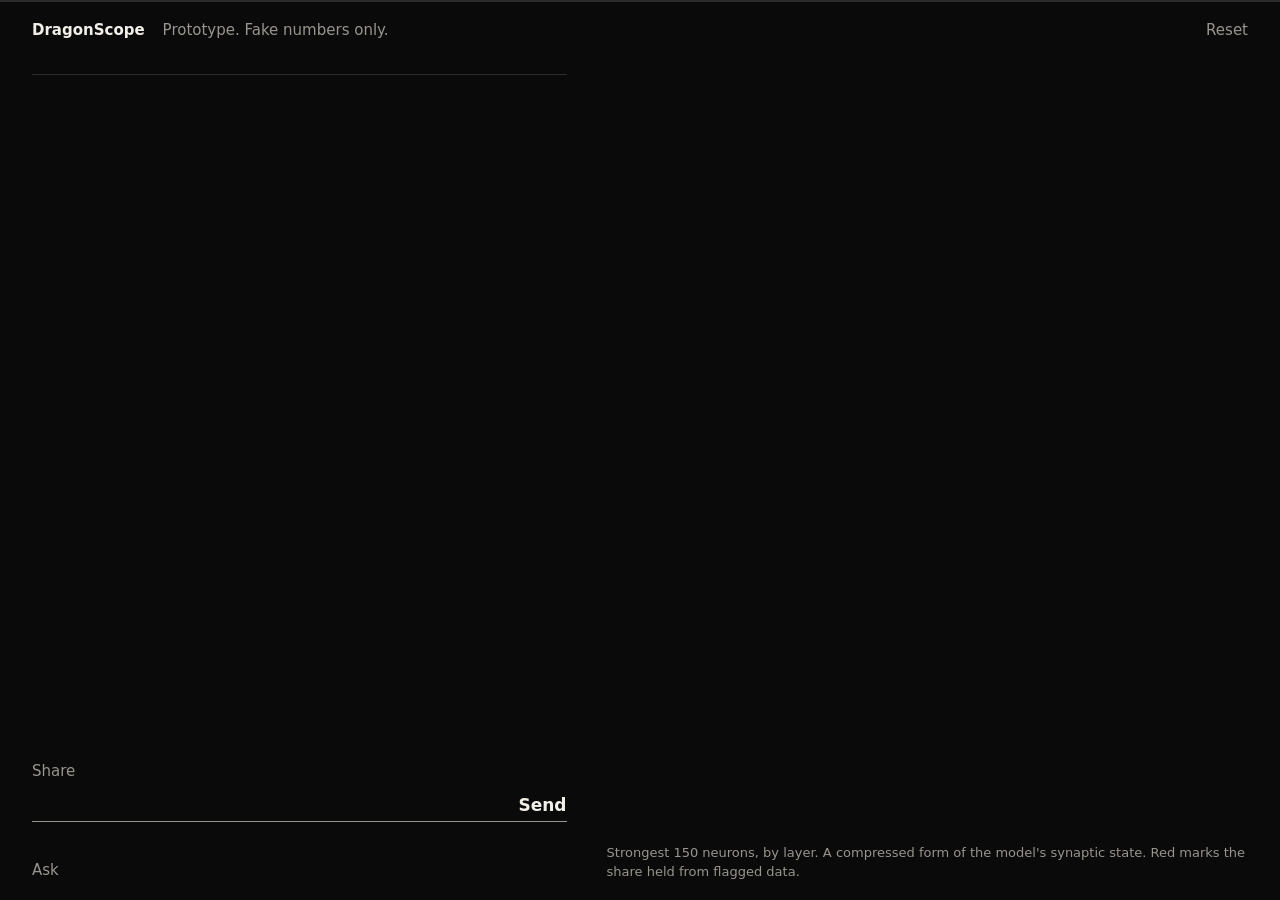
==== dragonscope/static/index.html @ c1aa63d8 "Add minimal exhibit dashboard Serve a single-stage page from the server: one sentence tells the stor" ====
<!doctype html>
<html lang="en">
<head>
  <meta charset="utf-8">
  <meta name="viewport" content="width=device-width, initial-scale=1">
  <title>DragonScope</title>
  <link rel="icon" href="data:,">
  <link rel="stylesheet" href="style.css">
</head>
<body>
  <div class="session-line" title="Session length"><div id="session-fill"></div></div>

  <header>
    <strong>DragonScope</strong>
    <span class="dim">Prototype. Fake numbers only.</span>
    <span class="dim" id="connection" hidden>Reconnecting…</span>
    <button class="link" id="reset" type="button">Reset</button>
  </header>

  <main>
    <section class="story">
      <div aria-live="polite">
        <p class="headline" id="headline"></p>
        <div class="actions" id="actions"></div>
      </div>

      <div class="transcript" id="transcript"></div>

      <form id="say-form" autocomplete="off">
        <div class="choices">
          <span class="dim">Share</span>
          <span id="tabs"></span>
        </div>
        <div class="entry">
          <span id="say-fields"></span>
          <button class="link strong" id="say-send" type="submit">Send</button>
        </div>
        <p class="form-note" id="form-note"></p>
      </form>

      <div class="choices">
        <span class="dim">Ask</span>
        <span id="asks"></span>
      </div>
    </section>

    <section class="scope">
      <div class="scope-wrap"><canvas id="map" role="img" aria-label="The model's memory. Neurons holding flagged data turn red."></canvas></div>
      <div id="proof"></div>
      <p class="dim caption">Strongest 150 neurons, by layer. A compressed form of the model's synaptic state. Red marks the share held from flagged data.</p>
    </section>
  </main>

  <script src="vendor/d3.min.js"></script>
  <script src="app.js"></script>
</body>
</html>
---- dragonscope/static/style.css ----
:root {
  color-scheme: dark;
  --black: #0a0a0a;
  --white: #f2efe9;
  --dim: #98958e;
  --line: #2b2b29;
  --red: #ff4b3e;
  --mono: "Cascadia Mono", Consolas, "Courier New", monospace;
}

* { box-sizing: border-box; }
html, body { height: 100%; }

body {
  margin: 0;
  display: flex;
  flex-direction: column;
  background: var(--black);
  color: var(--white);
  font: 17px/1.45 "Segoe UI Variable Text", "Segoe UI", system-ui, sans-serif;
}

p { margin: 0; }
button, input, select { font: inherit; color: inherit; }
button:disabled { opacity: .35; cursor: default; }
:focus-visible { outline: 2px solid var(--white); outline-offset: 3px; }
.dim { color: var(--dim); }

.session-line { height: 2px; background: var(--line); }
#session-fill { height: 100%; width: 0; background: var(--white); transition: width .4s; }

header {
  display: flex;
  flex-wrap: wrap;
  align-items: baseline;
  gap: 2px 18px;
  padding: 14px 32px 0;
  font-size: 15px;
}
header strong { font-weight: 600; }
#reset { margin-left: auto; }

.link {
  padding: 4px 0;
  border: 0;
  background: none;
  color: var(--dim);
  cursor: pointer;
}
.link:hover:not(:disabled) { color: var(--white); }
.link.strong { color: var(--white); font-weight: 600; }
.link.current { color: var(--white); text-decoration: underline; text-underline-offset: 5px; }

main {
  flex: 1;
  min-height: 0;
  display: grid;
  grid-template-columns: minmax(0, 5fr) minmax(0, 6fr);
  gap: 40px;
  padding: 14px 32px 18px;
}

/* The story */

.story { min-height: 0; display: flex; flex-direction: column; gap: 14px; }

.headline {
  font-family: "Segoe UI Variable Display", "Segoe UI Light", "Segoe UI", system-ui, sans-serif;
  font-size: clamp(32px, 3.5vw, 58px);
  font-weight: 300;
  line-height: 1.1;
  letter-spacing: -.015em;
}
.headline.alert { color: var(--red); }
.headline.enter { animation: rise .6s ease-out; }
@keyframes rise {
  from { opacity: 0; transform: translateY(8px); }
  to { opacity: 1; transform: none; }
}

.actions { display: flex; flex-wrap: wrap; gap: 8px 10px; margin-top: 12px; }
.actions:empty { display: none; }
.act {
  min-height: 46px;
  padding: 8px 24px;
  border: 1px solid var(--white);
  border-radius: 999px;
  background: none;
  font-weight: 600;
  cursor: pointer;
}
.act:hover:not(:disabled) { background: var(--white); color: var(--black); }
.act.forget { border-color: var(--red); background: var(--red); color: var(--black); }
.act.forget:hover:not(:disabled) { background: var(--white); border-color: var(--white); }

.transcript {
  flex: 1;
  min-height: 60px;
  overflow-y: auto;
  padding-top: 4px;
  border-top: 1px solid var(--line);
}
.turn { margin: 8px 0; overflow-wrap: anywhere; }
.turn.user { color: var(--dim); }
.flagged { color: var(--red); font-family: var(--mono); font-size: .94em; }
.forgotten { color: var(--dim); font-size: .82em; font-style: italic; text-decoration: line-through; }

.choices { display: flex; flex-wrap: wrap; align-items: baseline; gap: 2px 18px; font-size: 15px; }
.choices > .dim { width: 44px; }
#tabs, #asks { display: flex; flex-wrap: wrap; gap: 2px 18px; }

.entry {
  display: flex;
  align-items: center;
  gap: 14px;
  margin-top: 6px;
  border-bottom: 1px solid var(--dim);
}
.entry:focus-within { border-bottom-color: var(--white); }
#say-fields { flex: 1; min-width: 0; display: flex; align-items: center; gap: 12px; }
#say-fields input, #say-fields select {
  flex: 1;
  min-width: 0;
  min-height: 44px;
  border: 0;
  background: var(--black);
  outline: 0;
}
#say-fields input { font-family: var(--mono); font-size: 19px; }
#say-fields input::placeholder { color: #5e5c57; }
.form-note { min-height: 21px; margin-top: 3px; font-size: 14px; color: var(--dim); }
.form-note.error { color: var(--red); }

/* The scope */

.scope { min-height: 0; min-width: 0; display: flex; flex-direction: column; gap: 10px; }
.scope-wrap { position: relative; flex: 1; min-height: 240px; }
#map { position: absolute; inset: 0; width: 100%; height: 100%; display: block; }
.caption { font-size: 13px; }
#proof:not(:empty) + .caption { display: none; }

#proof:empty { display: none; }
.stats { display: grid; grid-template-columns: repeat(3, 1fr); gap: 16px; padding-top: 10px; border-top: 1px solid var(--line); }
.stat b { display: block; font: 400 21px/1.2 var(--mono); }
.stat b.bad { color: var(--red); }
.stat span { display: block; font-size: 13px; line-height: 1.3; color: var(--dim); }
.proof-note { margin-top: 8px; font-size: 13px; color: var(--dim); }
.log { margin-top: 6px; font: 13px/1.4 var(--mono); }

@media (max-width: 900px) {
  html, body { height: auto; }
  header { padding: 12px 16px 0; }
  main { grid-template-columns: minmax(0, 1fr); gap: 20px; padding: 12px 16px 20px; }
  .transcript { max-height: 40vh; }
  .scope-wrap { flex: none; height: 92vw; max-height: 560px; }
  .stats { grid-template-columns: 1fr; gap: 8px; }
}

@media (prefers-reduced-motion: reduce) {
  .headline.enter { animation: none; }
  #session-fill { transition: none; }
}
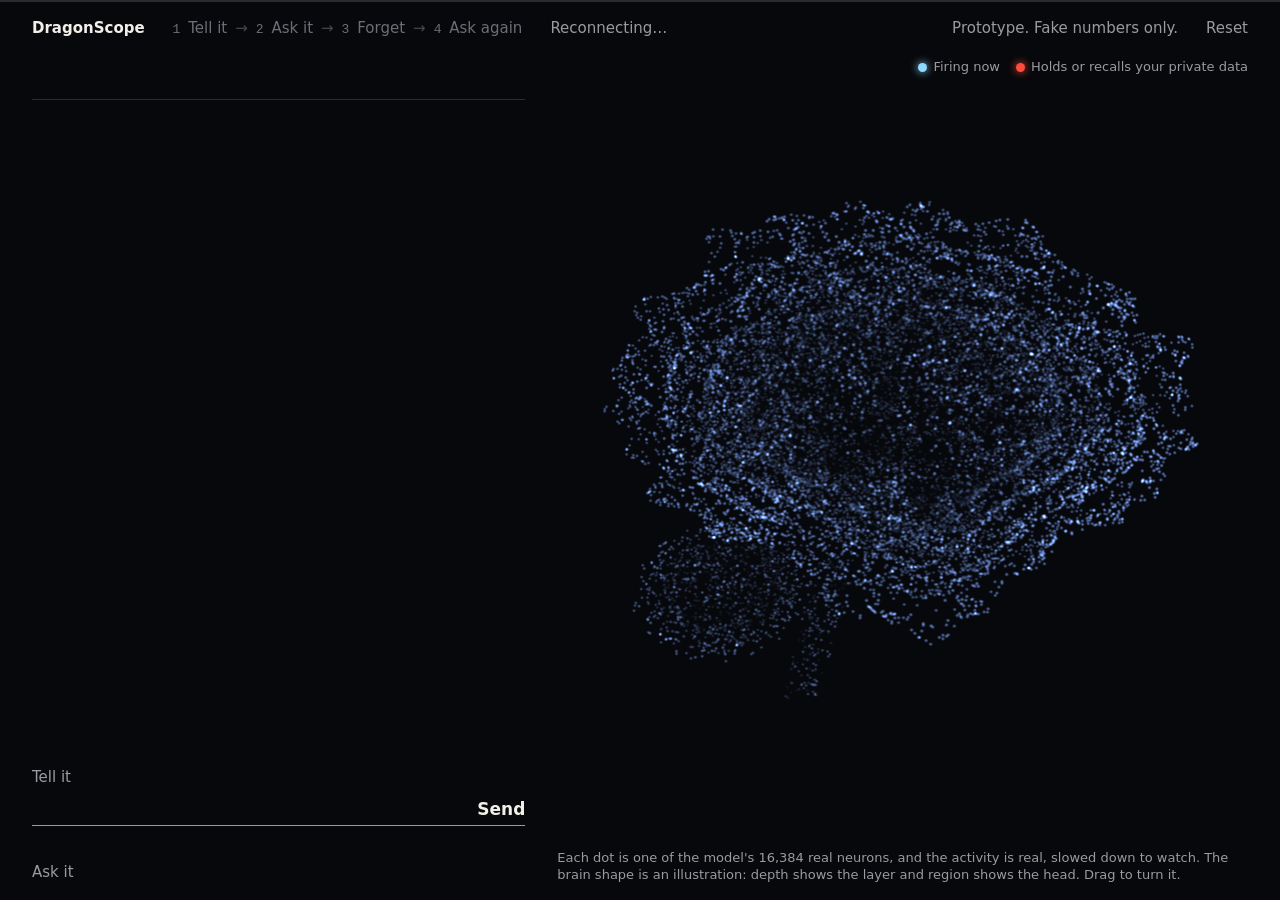
==== commit 3f0fb575: "Replace the scope with a 3D brain lit by real activity Record which neurons fire for each byte and p" ====
--- a/dragonscope/static/index.html
+++ b/dragonscope/static/index.html
@@ -12,8 +12,14 @@
 
   <header>
     <strong>DragonScope</strong>
-    <span class="dim">Prototype. Fake numbers only.</span>
+    <ol class="steps" id="steps" aria-label="Steps">
+      <li>Tell it</li>
+      <li>Ask it</li>
+      <li>Forget</li>
+      <li>Ask again</li>
+    </ol>
     <span class="dim" id="connection" hidden>Reconnecting…</span>
+    <span class="dim fake-note">Prototype. Fake numbers only.</span>
     <button class="link" id="reset" type="button">Reset</button>
   </header>
 
@@ -21,6 +27,7 @@
     <section class="story">
       <div aria-live="polite">
         <p class="headline" id="headline"></p>
+        <p class="subline" id="subline"></p>
         <div class="actions" id="actions"></div>
       </div>
 
@@ -28,10 +35,10 @@
 
       <form id="say-form" autocomplete="off">
         <div class="choices">
-          <span class="dim">Share</span>
+          <span class="dim">Tell it</span>
           <span id="tabs"></span>
         </div>
-        <div class="entry">
+        <div class="entry" id="entry">
           <span id="say-fields"></span>
           <button class="link strong" id="say-send" type="submit">Send</button>
         </div>
@@ -39,19 +46,30 @@
       </form>
 
       <div class="choices">
-        <span class="dim">Ask</span>
+        <span class="dim">Ask it</span>
         <span id="asks"></span>
       </div>
     </section>
 
-    <section class="scope">
-      <div class="scope-wrap"><canvas id="map" role="img" aria-label="The model's memory. Neurons holding flagged data turn red."></canvas></div>
+    <section class="brain">
+      <div class="brain-wrap" id="brain-wrap">
+        <canvas id="brain" role="img" aria-label="A brain made of the model's neurons. Neurons light up as they fire, and those holding private data are red."></canvas>
+        <ul class="legend">
+          <li><span class="swatch fire"></span>Firing now</li>
+          <li><span class="swatch hot"></span>Holds or recalls your private data</li>
+        </ul>
+        <div class="readout" id="readout" hidden>
+          <p class="readout-label" id="readout-label"></p>
+          <div class="readout-track"><div id="readout-fill"></div></div>
+        </div>
+      </div>
       <div id="proof"></div>
-      <p class="dim caption">Strongest 150 neurons, by layer. A compressed form of the model's synaptic state. Red marks the share held from flagged data.</p>
+      <p class="dim caption">Each dot is one of the model's 16,384 real neurons, and the activity is real, slowed down to watch. The brain shape is an illustration: depth shows the layer and region shows the head. Drag to turn it.</p>
     </section>
   </main>
 
-  <script src="vendor/d3.min.js"></script>
+  <script src="vendor/three.min.js"></script>
+  <script src="brain.js"></script>
   <script src="app.js"></script>
 </body>
 </html>
--- a/dragonscope/static/style.css
+++ b/dragonscope/static/style.css
@@ -1,10 +1,11 @@
 :root {
   color-scheme: dark;
-  --black: #0a0a0a;
+  --black: #07080b;
   --white: #f2efe9;
-  --dim: #98958e;
-  --line: #2b2b29;
+  --dim: #9a9aa0;
+  --line: #2a2b30;
   --red: #ff4b3e;
+  --fire: #8fd8ff;
   --mono: "Cascadia Mono", Consolas, "Courier New", monospace;
 }
 
@@ -20,7 +21,8 @@
   font: 17px/1.45 "Segoe UI Variable Text", "Segoe UI", system-ui, sans-serif;
 }
 
-p { margin: 0; }
+p, ol, ul { margin: 0; padding: 0; }
+ol, ul { list-style: none; }
 button, input, select { font: inherit; color: inherit; }
 button:disabled { opacity: .35; cursor: default; }
 :focus-visible { outline: 2px solid var(--white); outline-offset: 3px; }
@@ -33,20 +35,21 @@
   display: flex;
   flex-wrap: wrap;
   align-items: baseline;
-  gap: 2px 18px;
-  padding: 14px 32px 0;
+  gap: 2px 28px;
+  padding: 12px 32px 0;
   font-size: 15px;
 }
 header strong { font-weight: 600; }
-#reset { margin-left: auto; }
-
-.link {
-  padding: 4px 0;
-  border: 0;
-  background: none;
-  color: var(--dim);
-  cursor: pointer;
-}
+.fake-note { margin-left: auto; }
+
+.steps { display: flex; flex-wrap: wrap; gap: 2px 8px; color: #6d6e75; counter-reset: step; }
+.steps li { counter-increment: step; }
+.steps li::before { content: counter(step) " "; font-family: var(--mono); font-size: 13px; }
+.steps li:not(:last-child)::after { content: "→"; margin-left: 8px; color: #45464c; }
+.steps li.done { color: var(--dim); }
+.steps li.current { color: var(--white); font-weight: 600; }
+
+.link { padding: 4px 0; border: 0; background: none; color: var(--dim); cursor: pointer; }
 .link:hover:not(:disabled) { color: var(--white); }
 .link.strong { color: var(--white); font-weight: 600; }
 .link.current { color: var(--white); text-decoration: underline; text-underline-offset: 5px; }
@@ -55,55 +58,68 @@
   flex: 1;
   min-height: 0;
   display: grid;
-  grid-template-columns: minmax(0, 5fr) minmax(0, 6fr);
-  gap: 40px;
-  padding: 14px 32px 18px;
+  grid-template-columns: minmax(0, 5fr) minmax(0, 7fr);
+  gap: 32px;
+  padding: 12px 32px 16px;
 }
 
 /* The story */
 
-.story { min-height: 0; display: flex; flex-direction: column; gap: 14px; }
+.story { min-height: 0; display: flex; flex-direction: column; gap: 12px; }
 
 .headline {
   font-family: "Segoe UI Variable Display", "Segoe UI Light", "Segoe UI", system-ui, sans-serif;
-  font-size: clamp(32px, 3.5vw, 58px);
+  font-size: clamp(30px, 3.2vw, 56px);
   font-weight: 300;
   line-height: 1.1;
   letter-spacing: -.015em;
 }
 .headline.alert { color: var(--red); }
-.headline.enter { animation: rise .6s ease-out; }
+.headline.enter { animation: rise .5s ease-out; }
 @keyframes rise {
   from { opacity: 0; transform: translateY(8px); }
   to { opacity: 1; transform: none; }
 }
+.subline { min-height: 25px; margin-top: 6px; color: #c3c2c0; font-size: 17px; }
 
 .actions { display: flex; flex-wrap: wrap; gap: 8px 10px; margin-top: 12px; }
 .actions:empty { display: none; }
 .act {
-  min-height: 46px;
-  padding: 8px 24px;
+  min-height: 48px;
+  padding: 8px 26px;
   border: 1px solid var(--white);
   border-radius: 999px;
-  background: none;
+  background: var(--white);
+  color: var(--black);
   font-weight: 600;
   cursor: pointer;
 }
-.act:hover:not(:disabled) { background: var(--white); color: var(--black); }
+.act:hover:not(:disabled) { background: none; color: var(--white); }
 .act.forget { border-color: var(--red); background: var(--red); color: var(--black); }
-.act.forget:hover:not(:disabled) { background: var(--white); border-color: var(--white); }
+.act.forget:hover:not(:disabled) { background: none; color: var(--red); }
+.act:not(:disabled) { animation: invite 2.2s ease-in-out infinite; }
+@keyframes invite {
+  0%, 100% { box-shadow: 0 0 0 0 rgba(242, 239, 233, 0); }
+  50% { box-shadow: 0 0 22px 2px rgba(242, 239, 233, .25); }
+}
+.act.forget:not(:disabled) { animation-name: invite-red; }
+@keyframes invite-red {
+  0%, 100% { box-shadow: 0 0 0 0 rgba(255, 75, 62, 0); }
+  50% { box-shadow: 0 0 26px 4px rgba(255, 75, 62, .5); }
+}
 
 .transcript {
   flex: 1;
   min-height: 60px;
   overflow-y: auto;
-  padding-top: 4px;
+  padding-top: 2px;
   border-top: 1px solid var(--line);
 }
-.turn { margin: 8px 0; overflow-wrap: anywhere; }
+.turn { margin: 7px 0; overflow-wrap: anywhere; }
 .turn.user { color: var(--dim); }
 .flagged { color: var(--red); font-family: var(--mono); font-size: .94em; }
 .forgotten { color: var(--dim); font-size: .82em; font-style: italic; text-decoration: line-through; }
+.caret { display: inline-block; width: 8px; height: 1em; margin-left: 2px; vertical-align: -2px; background: var(--fire); }
 
 .choices { display: flex; flex-wrap: wrap; align-items: baseline; gap: 2px 18px; font-size: 15px; }
 .choices > .dim { width: 44px; }
@@ -113,50 +129,85 @@
   display: flex;
   align-items: center;
   gap: 14px;
-  margin-top: 6px;
+  margin-top: 4px;
   border-bottom: 1px solid var(--dim);
 }
 .entry:focus-within { border-bottom-color: var(--white); }
+.entry.invite { border-bottom-color: var(--white); box-shadow: 0 1px 0 0 var(--white); }
 #say-fields { flex: 1; min-width: 0; display: flex; align-items: center; gap: 12px; }
 #say-fields input, #say-fields select {
   flex: 1;
   min-width: 0;
-  min-height: 44px;
+  min-height: 42px;
   border: 0;
-  background: var(--black);
+  background: transparent;
   outline: 0;
 }
+#say-fields select option { background: var(--black); }
 #say-fields input { font-family: var(--mono); font-size: 19px; }
-#say-fields input::placeholder { color: #5e5c57; }
+#say-fields input::placeholder { color: #66676d; }
 .form-note { min-height: 21px; margin-top: 3px; font-size: 14px; color: var(--dim); }
 .form-note.error { color: var(--red); }
-
-/* The scope */
-
-.scope { min-height: 0; min-width: 0; display: flex; flex-direction: column; gap: 10px; }
-.scope-wrap { position: relative; flex: 1; min-height: 240px; }
-#map { position: absolute; inset: 0; width: 100%; height: 100%; display: block; }
-.caption { font-size: 13px; }
+.form-note .link { color: var(--white); text-decoration: underline; text-underline-offset: 3px; padding: 0; }
+
+/* The brain */
+
+.brain { min-height: 0; min-width: 0; display: flex; flex-direction: column; gap: 8px; }
+.brain-wrap { position: relative; flex: 1; min-height: 260px; cursor: grab; touch-action: none; }
+.brain-wrap:active { cursor: grabbing; }
+#brain { position: absolute; inset: 0; width: 100%; height: 100%; display: block; }
+.caption { font-size: 13px; line-height: 1.35; }
+
+.legend {
+  position: absolute;
+  top: 2px;
+  right: 0;
+  display: flex;
+  flex-wrap: wrap;
+  justify-content: flex-end;
+  gap: 2px 16px;
+  font-size: 13px;
+  color: var(--dim);
+  pointer-events: none;
+}
+.legend li { display: flex; align-items: center; gap: 6px; }
+.swatch { width: 9px; height: 9px; border-radius: 50%; }
+.swatch.fire { background: var(--fire); box-shadow: 0 0 8px var(--fire); }
+.swatch.hot { background: var(--red); box-shadow: 0 0 8px var(--red); }
+
+.readout {
+  position: absolute;
+  left: 50%;
+  bottom: 4px;
+  width: min(420px, 90%);
+  transform: translateX(-50%);
+  text-align: center;
+  pointer-events: none;
+}
+.readout-label { font-size: 15px; font-variant-numeric: tabular-nums; }
+.readout-track { height: 4px; margin-top: 5px; border-radius: 2px; background: var(--line); overflow: hidden; }
+#readout-fill { height: 100%; width: 0; background: var(--red); transition: width .08s linear; }
+
+#proof:empty { display: none; }
 #proof:not(:empty) + .caption { display: none; }
-
-#proof:empty { display: none; }
-.stats { display: grid; grid-template-columns: repeat(3, 1fr); gap: 16px; padding-top: 10px; border-top: 1px solid var(--line); }
-.stat b { display: block; font: 400 21px/1.2 var(--mono); }
+.stats { display: grid; grid-template-columns: repeat(3, 1fr); gap: 16px; padding-top: 8px; border-top: 1px solid var(--line); }
+.stat b { display: block; font: 400 20px/1.2 var(--mono); }
 .stat b.bad { color: var(--red); }
 .stat span { display: block; font-size: 13px; line-height: 1.3; color: var(--dim); }
-.proof-note { margin-top: 8px; font-size: 13px; color: var(--dim); }
-.log { margin-top: 6px; font: 13px/1.4 var(--mono); }
+.proof-note { margin-top: 6px; font-size: 13px; color: var(--dim); }
+.log { margin-top: 5px; font: 13px/1.4 var(--mono); }
 
 @media (max-width: 900px) {
   html, body { height: auto; }
   header { padding: 12px 16px 0; }
+  .fake-note { margin-left: 0; }
   main { grid-template-columns: minmax(0, 1fr); gap: 20px; padding: 12px 16px 20px; }
   .transcript { max-height: 40vh; }
-  .scope-wrap { flex: none; height: 92vw; max-height: 560px; }
+  .brain-wrap { flex: none; height: 92vw; max-height: 560px; touch-action: pan-y; }
   .stats { grid-template-columns: 1fr; gap: 8px; }
 }
 
 @media (prefers-reduced-motion: reduce) {
-  .headline.enter { animation: none; }
-  #session-fill { transition: none; }
-}
+  .headline.enter, .act:not(:disabled) { animation: none; }
+  #session-fill, #readout-fill { transition: none; }
+}
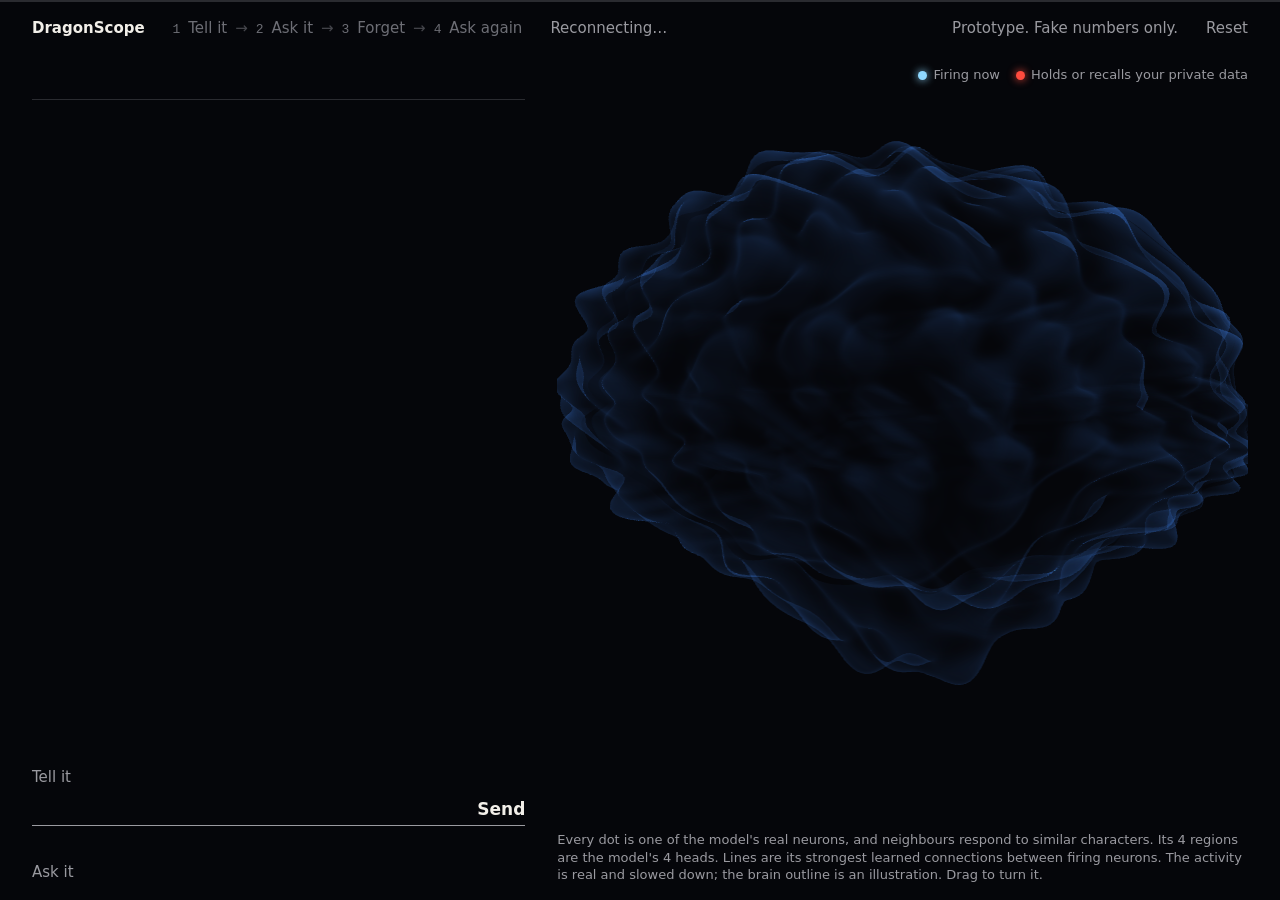
==== commit e5ddfc15: "Show the model's real structure in the 3D brain Correct the display to 4,096 neurons passing through" ====
--- a/dragonscope/static/index.html
+++ b/dragonscope/static/index.html
@@ -52,8 +52,9 @@
     </section>
 
     <section class="brain">
+      <div class="hud" id="hud"></div>
       <div class="brain-wrap" id="brain-wrap">
-        <canvas id="brain" role="img" aria-label="A brain made of the model's neurons. Neurons light up as they fire, and those holding private data are red."></canvas>
+        <canvas id="brain" role="img" aria-label="A glass brain holding the model's real neurons. Neurons light up as they fire, and those holding private data are red."></canvas>
         <ul class="legend">
           <li><span class="swatch fire"></span>Firing now</li>
           <li><span class="swatch hot"></span>Holds or recalls your private data</li>
@@ -64,7 +65,7 @@
         </div>
       </div>
       <div id="proof"></div>
-      <p class="dim caption">Each dot is one of the model's 16,384 real neurons, and the activity is real, slowed down to watch. The brain shape is an illustration: depth shows the layer and region shows the head. Drag to turn it.</p>
+      <p class="dim caption">Every dot is one of the model's real neurons, and neighbours respond to similar characters. Its 4 regions are the model's 4 heads. Lines are its strongest learned connections between firing neurons. The activity is real and slowed down; the brain outline is an illustration. Drag to turn it.</p>
     </section>
   </main>
 
--- a/dragonscope/static/style.css
+++ b/dragonscope/static/style.css
@@ -1,6 +1,6 @@
 :root {
   color-scheme: dark;
-  --black: #07080b;
+  --black: #05060a;
   --white: #f2efe9;
   --dim: #9a9aa0;
   --line: #2a2b30;
@@ -175,6 +175,12 @@
 .swatch.fire { background: var(--fire); box-shadow: 0 0 8px var(--fire); }
 .swatch.hot { background: var(--red); box-shadow: 0 0 8px var(--red); }
 
+.hud { display: grid; grid-template-columns: repeat(4, minmax(0, 1fr)); gap: 12px; }
+.hud-stat b { display: block; font: 300 clamp(24px, 2.3vw, 38px)/1.1 "Segoe UI Variable Display", "Segoe UI Light", "Segoe UI", system-ui, sans-serif; font-variant-numeric: tabular-nums; }
+.hud-stat span { display: block; font-size: 13px; line-height: 1.25; color: var(--dim); }
+.hud-stat.live b { color: var(--fire); }
+.hud-stat.live.hot b { color: var(--red); }
+
 .readout {
   position: absolute;
   left: 50%;
@@ -205,6 +211,7 @@
   .transcript { max-height: 40vh; }
   .brain-wrap { flex: none; height: 92vw; max-height: 560px; touch-action: pan-y; }
   .stats { grid-template-columns: 1fr; gap: 8px; }
+  .hud { grid-template-columns: repeat(2, minmax(0, 1fr)); }
 }
 
 @media (prefers-reduced-motion: reduce) {
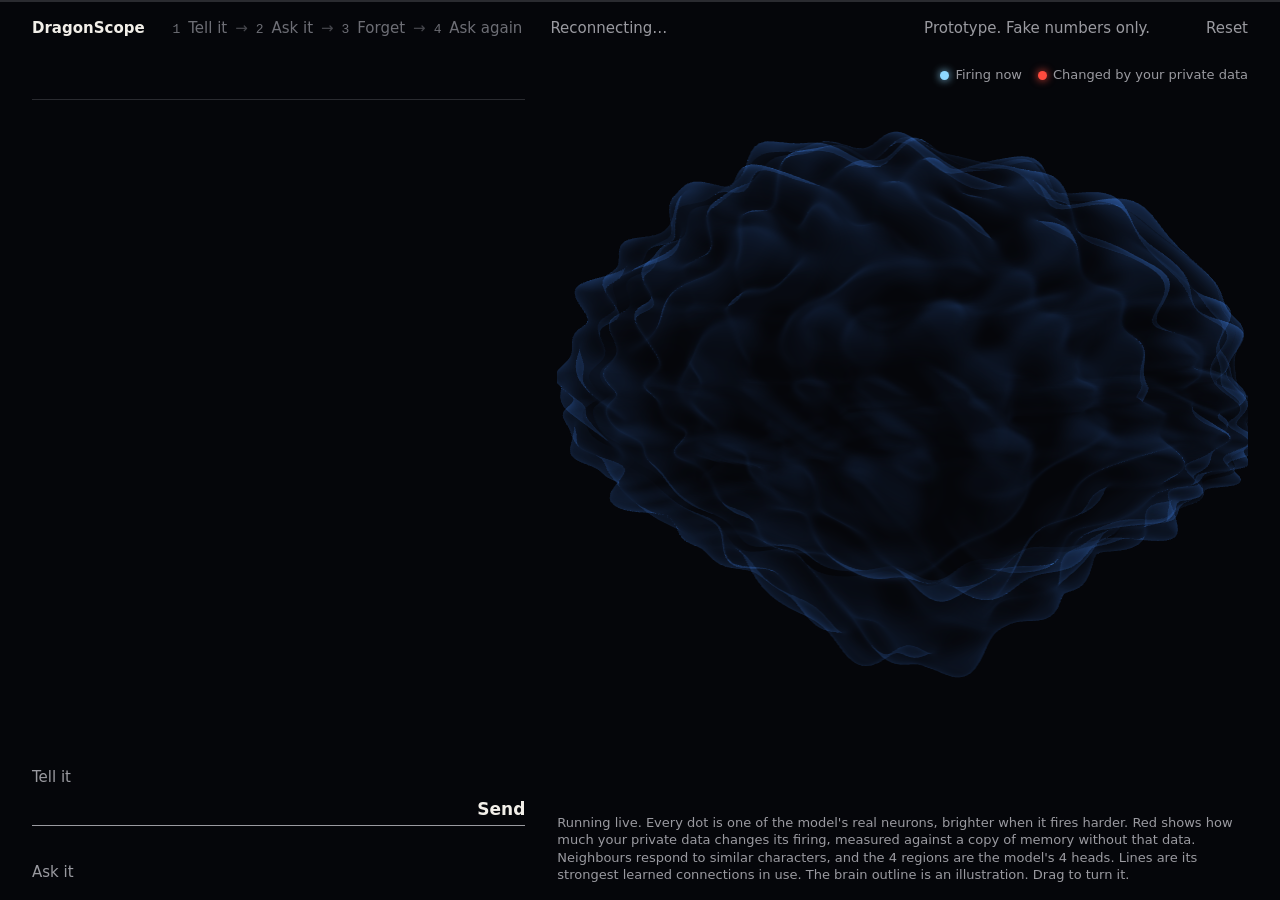
==== commit 3507f9e4: "Stream real neuron activity live with a causal comparison Replace the replay with frames sent as eac" ====
--- a/dragonscope/static/index.html
+++ b/dragonscope/static/index.html
@@ -20,6 +20,7 @@
     </ol>
     <span class="dim" id="connection" hidden>Reconnecting…</span>
     <span class="dim fake-note">Prototype. Fake numbers only.</span>
+    <button class="link" id="speed" type="button"></button>
     <button class="link" id="reset" type="button">Reset</button>
   </header>
 
@@ -57,7 +58,7 @@
         <canvas id="brain" role="img" aria-label="A glass brain holding the model's real neurons. Neurons light up as they fire, and those holding private data are red."></canvas>
         <ul class="legend">
           <li><span class="swatch fire"></span>Firing now</li>
-          <li><span class="swatch hot"></span>Holds or recalls your private data</li>
+          <li><span class="swatch hot"></span>Changed by your private data</li>
         </ul>
         <div class="readout" id="readout" hidden>
           <p class="readout-label" id="readout-label"></p>
@@ -65,7 +66,7 @@
         </div>
       </div>
       <div id="proof"></div>
-      <p class="dim caption">Every dot is one of the model's real neurons, and neighbours respond to similar characters. Its 4 regions are the model's 4 heads. Lines are its strongest learned connections between firing neurons. The activity is real and slowed down; the brain outline is an illustration. Drag to turn it.</p>
+      <p class="dim caption">Running live. Every dot is one of the model's real neurons, brighter when it fires harder. Red shows how much your private data changes its firing, measured against a copy of memory without that data. Neighbours respond to similar characters, and the 4 regions are the model's 4 heads. Lines are its strongest learned connections in use. The brain outline is an illustration. Drag to turn it.</p>
     </section>
   </main>
 
--- a/dragonscope/static/style.css
+++ b/dragonscope/static/style.css
@@ -213,8 +213,3 @@
   .stats { grid-template-columns: 1fr; gap: 8px; }
   .hud { grid-template-columns: repeat(2, minmax(0, 1fr)); }
 }
-
-@media (prefers-reduced-motion: reduce) {
-  .headline.enter, .act:not(:disabled) { animation: none; }
-  #session-fill, #readout-fill { transition: none; }
-}
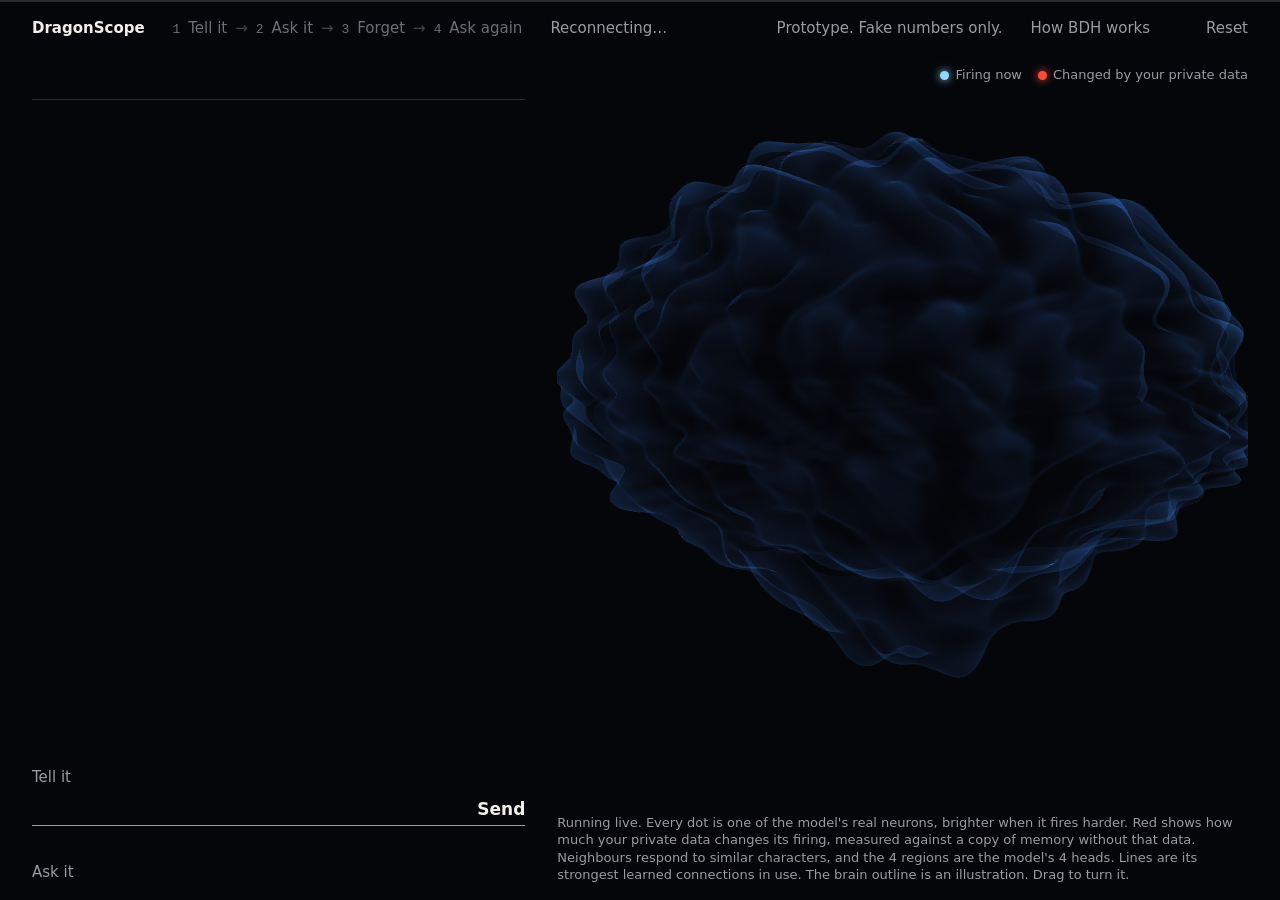
==== commit 7dc2539b: "Add a general BDH explainer page Run a tiny untrained BDH live in the browser, matching the vendored" ====
--- a/dragonscope/static/index.html
+++ b/dragonscope/static/index.html
@@ -20,6 +20,7 @@
     </ol>
     <span class="dim" id="connection" hidden>Reconnecting…</span>
     <span class="dim fake-note">Prototype. Fake numbers only.</span>
+    <a class="link" href="bdh.html">How BDH works</a>
     <button class="link" id="speed" type="button"></button>
     <button class="link" id="reset" type="button">Reset</button>
   </header>
--- a/dragonscope/static/style.css
+++ b/dragonscope/static/style.css
@@ -50,6 +50,7 @@
 .steps li.current { color: var(--white); font-weight: 600; }
 
 .link { padding: 4px 0; border: 0; background: none; color: var(--dim); cursor: pointer; }
+a.link { text-decoration: none; }
 .link:hover:not(:disabled) { color: var(--white); }
 .link.strong { color: var(--white); font-weight: 600; }
 .link.current { color: var(--white); text-decoration: underline; text-underline-offset: 5px; }
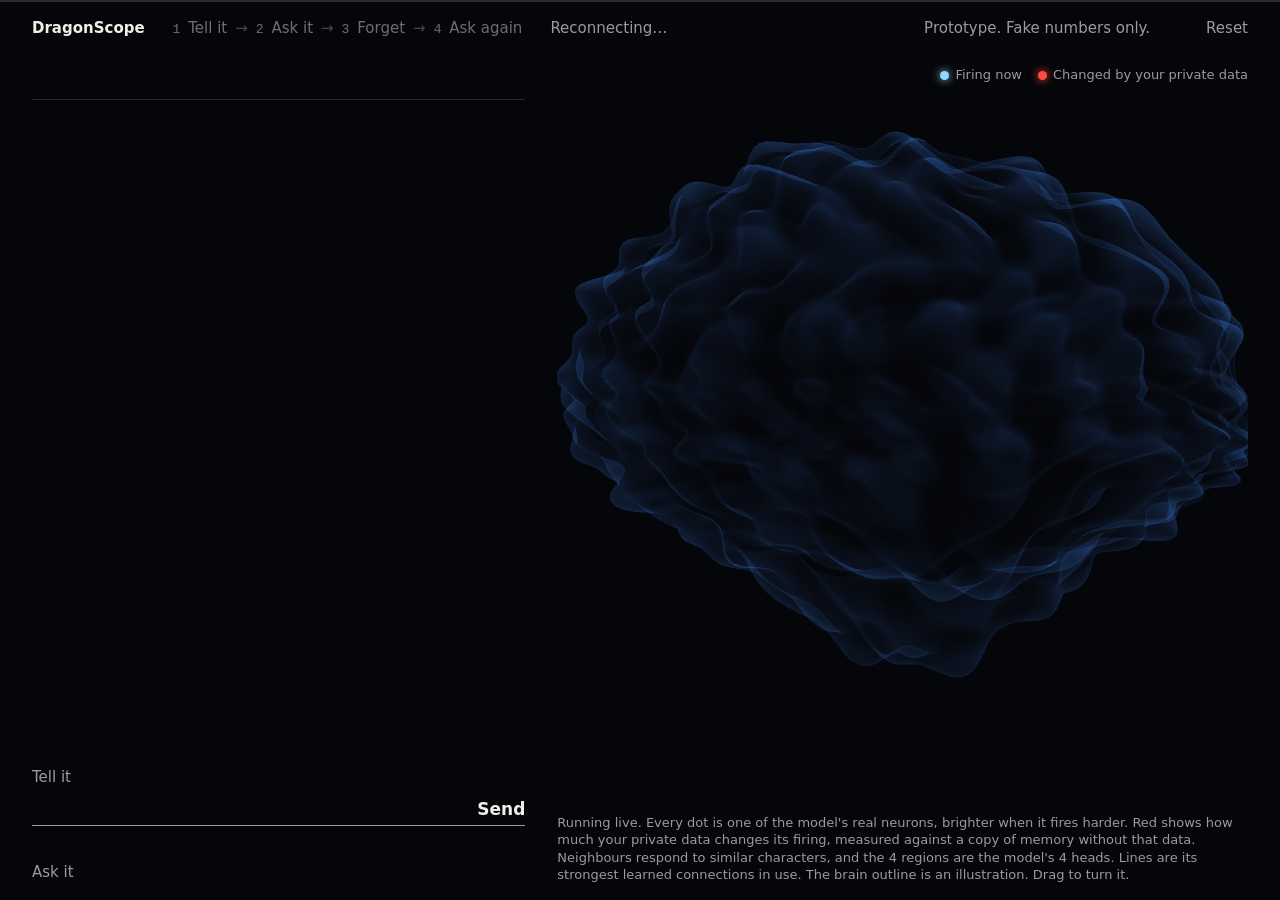
==== commit 04a189a2: "Remove the general BDH explainer page The owner decided against it. This removes the page, its link " ====
--- a/dragonscope/static/index.html
+++ b/dragonscope/static/index.html
@@ -20,7 +20,6 @@
     </ol>
     <span class="dim" id="connection" hidden>Reconnecting…</span>
     <span class="dim fake-note">Prototype. Fake numbers only.</span>
-    <a class="link" href="bdh.html">How BDH works</a>
     <button class="link" id="speed" type="button"></button>
     <button class="link" id="reset" type="button">Reset</button>
   </header>
--- a/dragonscope/static/style.css
+++ b/dragonscope/static/style.css
@@ -50,7 +50,6 @@
 .steps li.current { color: var(--white); font-weight: 600; }
 
 .link { padding: 4px 0; border: 0; background: none; color: var(--dim); cursor: pointer; }
-a.link { text-decoration: none; }
 .link:hover:not(:disabled) { color: var(--white); }
 .link.strong { color: var(--white); font-weight: 600; }
 .link.current { color: var(--white); text-decoration: underline; text-underline-offset: 5px; }
